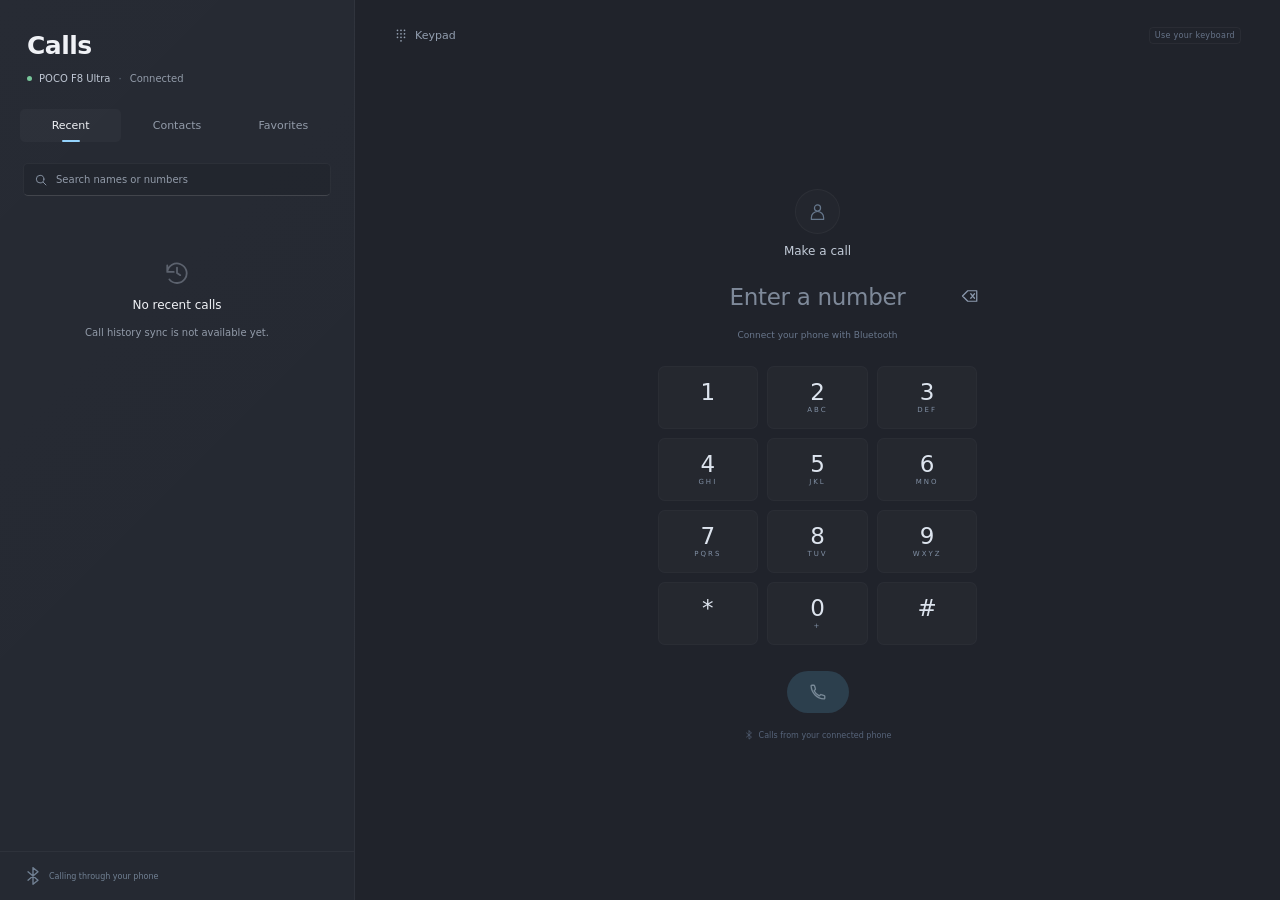
==== src/ui/dialer/index.html @ aa17e8bf "Add Linux client, embedded dialer, native relay and GNOME companion" ====
<!doctype html>
<html lang="en">
<head><meta http-equiv="Content-Security-Policy" content="default-src 'none'; script-src 'self'; style-src 'self' 'unsafe-inline'; img-src 'self' data:; connect-src 'none'; object-src 'none'; base-uri 'none'"><meta charset="UTF-8"><meta name="viewport" content="width=device-width,initial-scale=1"><title>Phone Link · Dialer</title><meta name="description" content="A focused, interactive Phone Link dialer mockup. Dial a number, find a contact, or return a call."><meta name="theme-color" content="#20232b"><link rel="icon" href="data:image/svg+xml,%3Csvg xmlns='http://www.w3.org/2000/svg' viewBox='0 0 24 24'%3E%3Crect x='5' y='2' width='14' height='20' rx='3' fill='%238acfff'/%3E%3Cpath d='M10 18h4' stroke='%231b3650' stroke-width='2'/%3E%3C/svg%3E"><link rel="stylesheet" href="style.css"></head>
<body>
<div class="ambient" aria-hidden="true"></div>
<div class="dialer-app" id="dialer-app">
 <header class="titlebar"><div class="brand"><span class="phone-link-mark" aria-hidden="true"><i></i><i></i></span><span>Phone Link</span><span class="brand-separator"></span><span class="brand-subtitle">Dialer</span></div><div class="title-actions"><span class="preview-label">PREVIEW</span><button class="icon-button" id="theme-toggle" aria-label="Switch to light theme" title="Switch theme"></button><button class="icon-button" id="about-button" aria-label="About this dialer" title="About this dialer"></button></div></header>
 <div class="app-body">
  <section class="activity-panel" id="activity-panel" aria-label="Call activity">
   <div class="activity-header"><h1>Calls</h1><button class="icon-button mobile-close" id="close-activity" aria-label="Back to keypad"></button><div class="device-status"><span class="connected-dot"></span><span>POCO F8 Ultra</span><span class="status-divider">·</span><span>Connected</span></div></div>
   <div class="activity-tabs" role="tablist" aria-label="Call lists"><button role="tab" aria-selected="true" aria-controls="activity-content" id="tab-recent" data-tab="recent">Recent</button><button role="tab" aria-selected="false" aria-controls="activity-content" id="tab-contacts" data-tab="contacts" tabindex="-1">Contacts</button><button role="tab" aria-selected="false" aria-controls="activity-content" id="tab-favorites" data-tab="favorites" tabindex="-1">Favorites</button></div>
   <label class="search-box"><span id="search-icon"></span><input type="search" id="contact-search" placeholder="Search names or numbers" aria-label="Search names or numbers" autocomplete="off"></label>
   <div class="activity-content" id="activity-content" role="tabpanel" aria-labelledby="tab-recent"></div>
   <div class="activity-footer"><span id="bluetooth-icon"></span><span>Calling through your phone</span><span class="battery" id="battery-status"></span></div>
  </section>
  <section class="dial-panel" id="dial-panel" tabindex="-1" aria-label="Phone keypad"></section>
 </div>
 <footer class="app-footer"><span><span class="connected-dot"></span>Phone connected via Bluetooth</span><span>Phone Link · Ubuntu</span></footer>
</div>
<div class="toast" id="toast" role="status"></div><div id="dialog-root"></div>
<script src="icons.js"></script><script src="native.js"></script>
</body></html>
---- src/ui/dialer/style.css ----
:root{font-family:'Segoe UI Variable','Segoe UI',system-ui,-apple-system,BlinkMacSystemFont,sans-serif;font-synthesis:none;color:#f0f2f6;background:#101722;--bg:#20232b;--side:#252932;--surface:#2e333e;--hover:#ffffff08;--text:#f0f2f6;--muted:#929ba9;--subtle:#707c8c;--border:#ffffff0b;--accent:#94d3fc;--accent-bg:#28475d;--key:#ffffff06;--shadow:#0007}*{box-sizing:border-box}body{margin:0;min-width:350px;min-height:100dvh;display:flex;align-items:center;justify-content:center;overflow:hidden}button,input{font:inherit}button{color:inherit;cursor:pointer;border:0;background:none}button:disabled{cursor:default;opacity:.4}button:focus-visible,input:focus-visible{outline:2px solid var(--accent);outline-offset:3px}svg{display:block;width:20px;height:20px;flex-shrink:0}input{min-width:0;outline:none;color:var(--text)}input::placeholder{color:var(--muted)}.ambient{position:fixed;inset:0;background:radial-gradient(ellipse at 13% 16%,#19375b80,transparent 50%),radial-gradient(ellipse at 93% 100%,#2b3e6477,transparent 48%),linear-gradient(120deg,#101a29,#111722);z-index:-1}.dialer-app{width:958px;height:704px;max-height:calc(100dvh - 64px);max-width:calc(100% - 64px);background:var(--bg);border:1px solid #ffffff1a;border-radius:11px;box-shadow:0 28px 100px var(--shadow),0 3px 15px #0002;display:flex;flex-direction:column;overflow:hidden}.titlebar{height:46px;min-height:46px;display:flex;justify-content:space-between;align-items:center;background:#242830;border-bottom:1px solid #ffffff05;padding:0 17px 0 20px}.brand{display:flex;align-items:center;gap:11px;font-size:11px;color:#e2e6ee}.brand-subtitle{color:#949eae}.brand-separator{height:12px;width:1px;background:#ffffff1c;margin:0 1px}.phone-link-mark{position:relative;width:20px;height:21px;display:block}.phone-link-mark i{position:absolute;left:1px;top:0;width:11px;height:18px;background:#277aa9;border:1.5px solid #61bff5;border-radius:2px}.phone-link-mark i+i{left:9px;top:5px;width:9px;height:15px;background:#82d7fc;box-shadow:-1px 0 2px #173343;border-color:#82d7fc}.title-actions{display:flex;align-items:center;gap:5px}.preview-label{font-size:8px;letter-spacing:1.1px;color:#838d9c;border:1px solid #ffffff16;border-radius:3px;padding:3px 5px;margin-right:12px}.icon-button{height:30px;width:30px;display:inline-grid;place-items:center;border-radius:5px;color:var(--muted);flex-shrink:0}.icon-button svg{width:17px;height:17px}.icon-button:hover{background:var(--hover);color:var(--text)}.app-body{display:grid;grid-template-columns:355px 1fr;flex:1;min-height:0}.activity-panel{background:linear-gradient(135deg,#ffffff02,transparent 70%),var(--side);border-right:1px solid var(--border);display:flex;flex-direction:column;min-height:0}.activity-header{position:relative;padding:28px 27px 23px}.activity-header h1{font-size:27px;font-weight:600;letter-spacing:-.5px;margin:0 0 12px;line-height:1.2}.device-status{display:flex;align-items:center;gap:7px;font-size:10px;color:var(--muted)}.device-status>span:nth-child(2){color:#c0c8d5}.connected-dot{height:5px;width:5px;border-radius:50%;background:#78c69a;display:inline-block;flex-shrink:0}.status-divider{color:#626d7f;padding:0 1px}.activity-tabs{display:grid;grid-template-columns:1fr 1fr 1fr;padding:0 20px;gap:5px;margin-bottom:21px}.activity-tabs button{height:33px;font-size:11px;color:var(--muted);position:relative;border-radius:5px}.activity-tabs button:hover{background:var(--hover);color:var(--text)}.activity-tabs button[aria-selected=true]{color:var(--text);background:#ffffff07}.activity-tabs button[aria-selected=true]:after{content:'';position:absolute;bottom:0;left:calc(50% - 9px);width:18px;height:2px;border-radius:2px;background:var(--accent)}.search-box{margin:0 23px 14px;background:#1e222b80;border:1px solid #ffffff0c;border-bottom-color:#ffffff26;border-radius:5px;display:flex;align-items:center;gap:8px;padding:0 10px;height:33px;min-height:33px}.search-box svg{height:14px;width:14px;color:#8994a5}.search-box input{width:100%;height:100%;border:0;background:none;font-size:10px;padding:0}.search-box input:focus-visible{outline:0}.search-box:focus-within{border-bottom:2px solid var(--accent)}.activity-content{flex:1;overflow-y:auto;padding:0 13px 13px;scrollbar-width:thin;scrollbar-color:#66708455 transparent}.list-group-heading{font-size:9px;letter-spacing:.5px;color:#7c889b;margin:14px 14px 8px;font-weight:500;display:flex;justify-content:space-between}.list-group-heading:first-child{margin-top:7px}.list-row{display:flex;align-items:center;gap:11px;border:1px solid transparent;border-radius:6px;position:relative;min-height:63px;padding:10px 12px;margin:1px 0;cursor:pointer}.list-row:hover{background:#ffffff05}.list-row.selected{background:#ffffff09;border-color:#ffffff06}.list-row.selected:before{position:absolute;left:-1px;top:21px;height:19px;width:2px;border-radius:2px;background:var(--accent);content:''}.list-person{display:flex;align-items:center;gap:11px;flex:1;min-width:0;text-align:left;padding:0}.avatar{width:34px;height:34px;border-radius:50%;display:inline-grid;place-items:center;font-size:10px;font-weight:600;flex-shrink:0;background:var(--avatar,#546e82);color:#f4f7fa;box-shadow:inset 0 0 0 1px #ffffff09}.avatar.large{width:66px;height:66px;font-size:21px}.avatar.small{width:30px;height:30px;font-size:9px}.contact-copy{min-width:0;flex:1}.contact-copy b{font-size:11px;font-weight:500;display:block;color:#e2e7ef;text-overflow:ellipsis;overflow:hidden;white-space:nowrap}.contact-copy small{font-size:9px;color:#8995a7;display:flex;align-items:center;gap:4px;margin-top:5px}.contact-copy small svg{width:10px;height:10px;color:#a0b5c1}.contact-copy small.missed,.contact-copy small.missed svg{color:#e2929c}.list-row time{font-size:8px;white-space:nowrap;color:#7c889b;align-self:flex-start;margin-top:5px}.row-call{width:27px;height:27px;display:grid;place-items:center;color:#8aabbe;border-radius:5px;opacity:0;flex-shrink:0}.row-call svg{height:13px;width:13px}.list-row:hover .row-call,.row-call:focus-visible{opacity:1}.row-call:hover{color:var(--accent);background:#ffffff08}.favorite-button{width:26px;height:26px;display:grid;place-items:center;color:#798598;opacity:0;flex-shrink:0}.favorite-button svg{width:13px;height:13px}.favorite-button.is-favorite{color:#e6c38d}.list-row:hover .favorite-button,.favorite-button:focus-visible,.favorite-button.is-favorite{opacity:1}.favorite-button.is-favorite svg{fill:#e6c38d33}.activity-footer{display:flex;align-items:center;gap:6px;color:#718093;font-size:8px;padding:14px 23px;border-top:1px solid var(--border)}.activity-footer>svg{width:12px;height:12px;color:#809cb4}.battery{margin-left:auto;display:flex;align-items:center;gap:4px}.battery svg{width:17px;height:13px}.dial-panel{min-width:0;display:flex;flex-direction:column;position:relative;padding:23px 39px 18px;overflow-y:auto;scrollbar-width:thin;scrollbar-color:#65708255 transparent}.dial-heading{display:flex;align-items:center;justify-content:space-between;font-size:11px;color:#929eaf;min-height:24px}.dial-heading>span{display:flex;align-items:center;gap:7px}.dial-heading svg{width:14px;height:14px}.keyboard-hint{font-size:8px;color:#667388;border:1px solid #ffffff0b;border-radius:4px;padding:3px 5px;letter-spacing:.3px}.dialer-content{max-width:320px;width:100%;margin:auto;display:flex;flex-direction:column;align-items:center;min-height:500px;justify-content:center}.dialer-person{min-height:81px;display:flex;flex-direction:column;align-items:center;gap:10px;margin-bottom:5px}.dialer-person .default-avatar{height:45px;width:45px;border:1px solid #ffffff0a;background:#ffffff04;border-radius:50%;display:grid;place-items:center;color:#66778c}.default-avatar svg{width:21px;height:21px;stroke-width:1.4}.dialer-person .avatar{width:45px;height:45px;font-size:14px}.dialer-person>b{font-size:12px;font-weight:500;color:#c2cbd8}.number-field{position:relative;width:100%;display:flex;align-items:center;gap:6px;padding:0 4px;margin-bottom:5px;min-height:43px}.number-field input{font-size:25px;font-weight:350;letter-spacing:1.1px;text-align:center;border:0;background:none;width:100%;height:43px;padding:0 25px;caret-color:var(--accent)}.number-field input::placeholder{font-size:23px;font-weight:300;letter-spacing:-.3px;color:#7e8999}.number-field .delete-button{position:absolute;right:-7px;top:6px;color:#8c9aaf}.number-field .delete-button svg{width:18px;height:18px}.number-field input:focus-visible{outline:0}.number-field:focus-within{border-bottom:1px solid #94d3fc25}.dialer-hint{height:23px;font-size:9px;color:#68768b;margin:0 0 17px;display:flex;align-items:center}.dialer-hint.error{color:#e4a3ac}.keypad{display:grid;grid-template-columns:repeat(3,1fr);gap:9px;width:100%}.key{height:59px;background:var(--key);border:1px solid #ffffff06;border-radius:7px;display:flex;align-items:center;justify-content:center;flex-direction:column;gap:1px;position:relative;transition:background .12s,transform .1s;font-size:23px;font-weight:400;color:#dde4ee;user-select:none;touch-action:manipulation}.key small{font-size:7px;letter-spacing:2px;color:#8190a5;font-weight:500;min-height:10px}.key:hover{background:#ffffff0d}.key:active,.key.pressed{background:#a1d6f125;transform:scale(.97)}.key.symbol{font-size:25px}.key.plus{font-size:24px}.call-button{margin-top:22px;width:62px;height:42px;border-radius:23px;display:flex;align-items:center;justify-content:center;background:var(--accent);color:#183b51;box-shadow:0 2px 5px #0002;transition:transform .1s,background .1s}.call-button:hover{background:#b7e3ff;transform:translateY(-1px)}.call-button:active{transform:scale(.96)}.call-button:disabled{background:#334e60;color:#a8c0d1;box-shadow:none;opacity:.65;transform:none}.call-button svg{width:18px;height:18px;stroke-width:1.8}.dialer-bottom-note{margin-top:17px;text-align:center;font-size:8px;color:#56647a;display:flex;justify-content:center;align-items:center;gap:5px}.dialer-bottom-note svg{width:10px;height:10px}.app-footer{min-height:27px;height:27px;background:#1d2027;border-top:1px solid #ffffff05;display:flex;justify-content:space-between;align-items:center;padding:0 20px;color:#626f81;font-size:8px}.app-footer>span{display:flex;align-items:center;gap:6px}.app-footer .connected-dot{width:4px;height:4px;background:#6d9c86}.footer-dot{padding:0 2px;color:#48566b}.toast{position:fixed;bottom:24px;left:50%;transform:translate(-50%,15px);padding:11px 18px;background:#35404f;border:1px solid #ffffff16;border-radius:7px;color:#edf2fa;font-size:11px;box-shadow:0 6px 30px #0004;opacity:0;pointer-events:none;transition:opacity .2s,transform .2s;z-index:200;max-width:90%;text-align:center}.toast.show{transform:translate(-50%,0);opacity:1}.empty-state{display:flex;align-items:center;flex-direction:column;padding:50px 15px;text-align:center;gap:12px;color:var(--muted)}.empty-state>svg{width:26px;height:26px;opacity:.5}.empty-state b{font-size:12px;font-weight:500;color:var(--text)}.empty-state p{font-size:10px;line-height:1.7;margin:0;max-width:200px}.mobile-close,.mobile-activity{display:none}.active-call{display:flex;align-items:center;flex-direction:column;justify-content:center;margin:auto;width:100%;max-width:340px;min-height:505px;text-align:center}.demo-call-tag{display:inline-flex;align-items:center;gap:5px;font-size:9px;color:#a1b0c5;padding:4px 9px;border-radius:20px;border:1px solid #ffffff12;background:#ffffff03;margin-bottom:29px}.demo-call-tag>span{height:4px;width:4px;border-radius:50%;background:#93cdb1}.active-call h2{font-weight:500;font-size:24px;letter-spacing:-.5px;margin:17px 0 7px}.active-call>.call-number{color:#8391a6;font-size:11px;letter-spacing:.5px;margin:0}.call-status{font-size:12px;color:#9fc8db;margin:15px 0 0;min-height:18px}.call-status time{font-variant-numeric:tabular-nums}.call-wave{display:flex;gap:4px;align-items:center;height:28px;margin:18px 0 18px}.call-wave i{width:3px;height:8px;border-radius:5px;background:#92c8e5;animation:pulse 1.3s infinite ease-in-out;animation-delay:var(--delay)}.call-wave i:nth-child(2n){height:16px}.call-wave i:nth-child(3n){height:24px}.call-wave.connecting i{animation:none;background:#5a6c81;height:5px}.call-wave.muted i{animation:none;height:4px;opacity:.5}.call-controls{display:grid;grid-template-columns:repeat(3,1fr);width:100%;gap:15px;margin:7px 0 25px}.call-control{display:flex;flex-direction:column;align-items:center;gap:9px;font-size:9px;color:#8998ae}.call-control>span{height:43px;width:43px;border-radius:50%;display:grid;place-items:center;background:#ffffff07;border:1px solid #ffffff08;color:#c4d0e0}.call-control>span svg{width:18px;height:18px}.call-control:hover>span{background:#ffffff10}.call-control[aria-pressed=true]>span{background:#94d3fc;color:#183b51;border-color:transparent}.end-call{background:#dc5b68;color:#fff;width:62px;height:42px;border-radius:25px;display:grid;place-items:center;margin:0 auto 13px}.end-call:hover{background:#e97682}.end-call svg{width:19px;height:19px;transform:rotate(135deg)}.end-call-label{font-size:9px;color:#77879e}.call-note{font-size:8px;color:#596b83;margin:27px 0 0;line-height:1.7}.active-call .keypad{max-width:260px;gap:7px;margin:15px 0 20px}.active-call .keypad .key{height:43px;font-size:19px}.dtmf-field{height:26px;font-size:18px;letter-spacing:3px;color:#b8cee2;max-width:250px;overflow:hidden;white-space:nowrap;margin:12px 0 0}.active-call.with-keypad{min-height:0;padding:2px 0}.active-call.with-keypad .demo-call-tag{margin-bottom:14px}.active-call.with-keypad>.avatar{width:42px;height:42px;font-size:14px}.active-call.with-keypad h2{font-size:18px;margin-top:11px}.active-call.with-keypad .call-status{margin-top:9px}.active-call.with-keypad .call-wave{display:none}.active-call.with-keypad .call-controls{margin:15px 0;max-width:270px}.active-call.with-keypad .call-note{margin-top:9px}.call-finished{display:flex;flex-direction:column;align-items:center;justify-content:center;min-height:500px;width:100%;max-width:320px;margin:auto;text-align:center}.call-finished>svg{width:26px;height:26px;padding:10px;box-sizing:content-box;border-radius:50%;background:#80c7a00f;color:#83bea1;margin-bottom:22px}.call-finished h2{font-size:22px;font-weight:500;margin:17px 0 6px}.call-finished p{font-size:11px;color:var(--muted);margin:6px 0}.summary-pill{font-size:10px;padding:8px 13px;border-radius:5px;background:#ffffff05;color:#a8b5c8;border:1px solid #ffffff08;margin:18px 0 28px}.summary-actions{display:flex;gap:9px}.primary-button,.secondary-button{border-radius:5px;padding:9px 14px;font-size:10px;display:inline-flex;align-items:center;justify-content:center;gap:7px}.primary-button{background:var(--accent);color:#183b51}.primary-button svg,.secondary-button svg{width:13px;height:13px}.secondary-button{border:1px solid #ffffff13;background:#ffffff05;color:#b6c4d8}.primary-button:hover{filter:brightness(1.06)}.secondary-button:hover{background:var(--hover)}.dialog-backdrop{position:fixed;inset:0;background:#07101caa;backdrop-filter:blur(5px);z-index:100;display:flex;align-items:center;justify-content:center;padding:20px}.dialog{background:var(--side);border:1px solid #ffffff1c;border-radius:10px;box-shadow:0 20px 70px #0007;max-width:370px;width:100%;padding:25px;color:var(--text)}.dialog-header{display:flex;justify-content:space-between;align-items:center;gap:15px}.dialog h2{font-size:19px;margin:0;font-weight:600}.dialog p{font-size:12px;color:var(--muted);line-height:1.8;margin:18px 0 22px}.dialog .primary-button{float:right}.dialog:after{content:'';display:block;clear:both}@keyframes pulse{0%,100%{transform:scaleY(.5);opacity:.5}50%{transform:scaleY(1);opacity:1}}.light{--bg:#fafbfd;--side:#eef2f7;--surface:#fff;--hover:#00000005;--text:#263447;--muted:#718096;--subtle:#8b96a6;--border:#1b345512;--accent:#1476b1;--accent-bg:#deedf7;--key:#fff;--shadow:#07172c33;color:var(--text)}.light .dialer-app{border-color:#ffffffa3}.light .titlebar{background:#eaf0f7;border-color:#1b345509}.light .brand{color:#3f526c}.light .brand-subtitle{color:#8492a7}.light .brand-separator{background:#1b34551c}.light .preview-label{border-color:#1b34551a;color:#8796ac}.light .device-status>span:nth-child(2){color:#5b6e86}.light .activity-tabs button[aria-selected=true]{background:#ffffffa3}.light .search-box{background:#ffffffb3;border-color:#274d7420;border-bottom-color:#274d743d}.light .search-box input{color:#334c67}.light .list-row:hover{background:#ffffff70}.light .list-row.selected{background:#fff;border-color:#0b3b7208}.light .contact-copy b{color:#364c68}.light .contact-copy small{color:#7b8fa8}.light .list-row time{color:#8b9bb0}.light .contact-copy small.missed,.light .contact-copy small.missed svg{color:#b75e6b}.light .row-call{color:#6288a7}.light .dialer-person>b{color:#627c98}.light .dialer-person .default-avatar{background:#e9eff7;border-color:#1d4d7710;color:#88a3bd}.light .number-field input{color:#304e71}.light .number-field input::placeholder{color:#9aacc2}.light .number-field .delete-button{color:#7893b1}.light .key{border-color:#315a8512;color:#3f5f82;box-shadow:0 1px 2px #16385605}.light .key small{color:#8ea4bd}.light .key:hover{background:#f0f6fb}.light .key:active,.light .key.pressed{background:#deedf9}.light .call-button,.light .primary-button{background:#2f8dc4;color:white}.light .call-button:disabled{background:#d9e6ef;color:#90abc2}.light .dialer-hint,.light .dialer-bottom-note{color:#91a3ba}.light .dialer-hint.error{color:#b86d7e}.light .app-footer{background:#e9eff7;border-color:#1d456a08;color:#7d90aa}.light .keyboard-hint{border-color:#24477213;color:#92a3b9}.light .demo-call-tag{color:#6d8aa5;border-color:#264f7213;background:#fff}.light .call-status{color:#3b81aa}.light .call-control>span{background:#fff;color:#6689a6;border-color:#25496c10}.light .call-control[aria-pressed=true]>span{background:#2f8dc4;color:#fff}.light .call-wave i{background:#78b4d6}.light .call-number{color:#8a9fb8}.light .call-note,.light .end-call-label{color:#91a5bd}.light .summary-pill{background:#eff4f9;border-color:#27496b0a;color:#728ca8}.light .secondary-button{background:#fff;border-color:#264b7220;color:#6f8aa6}.light .dialog{border-color:#fff9}.light .summary-actions .primary-button{color:#fff}.light .dtmf-field{color:#5c8eae}@media(min-height:850px) and (min-width:801px){.dialer-app{height:740px}.dialer-content{min-height:535px}.key{height:63px}.dialer-hint{margin-bottom:20px}.call-button{margin-top:26px}.activity-header{padding-top:31px;padding-bottom:25px}.list-row{min-height:67px}.active-call{min-height:540px}}@media(max-width:1000px){.dialer-app{max-width:calc(100% - 40px);max-height:calc(100dvh - 40px)}.app-body{grid-template-columns:320px 1fr}.dial-panel{padding:22px 30px 17px}.activity-header{padding-left:25px}.list-row{gap:8px;padding-left:10px;padding-right:10px}.list-person{gap:9px}.row-call{width:23px}.contact-copy b{font-size:10px}}@media(max-width:800px){.dialer-app{max-width:calc(100% - 24px);max-height:calc(100dvh - 24px);height:680px}.app-body{grid-template-columns:275px 1fr}.dial-panel{padding-left:23px;padding-right:23px}.activity-tabs{padding-left:14px;padding-right:14px}.activity-header{padding-left:22px;padding-right:22px}.search-box{margin-left:20px;margin-right:20px}.activity-content{padding-left:9px;padding-right:9px}.list-row time{font-size:7px}.list-row{padding:10px 8px;gap:8px}.avatar{width:31px;height:31px;font-size:9px}.contact-copy small{font-size:8px}.row-call{display:none}.list-person{gap:8px}.activity-footer{padding-left:20px;padding-right:20px;font-size:7px}.activity-footer .battery{font-size:7px}.key{height:56px}.dialer-content{min-height:485px}.number-field input{font-size:22px;padding-left:15px;padding-right:15px}.number-field input::placeholder{font-size:20px}.call-controls{gap:10px}}@media(max-width:620px){body{overflow:auto}.dialer-app{width:100%;max-width:100%;height:100dvh;max-height:none;border-radius:0;border:0;box-shadow:none}.titlebar{height:45px;min-height:45px;padding:0 15px 0 19px}.brand{font-size:10px;gap:9px}.preview-label{font-size:7px;margin-right:6px}.title-actions{gap:2px}.icon-button{width:28px;height:28px}.app-body{display:flex;position:relative;overflow:hidden}.activity-panel{position:absolute;inset:0;z-index:3;transform:translateX(-105%);visibility:hidden;transition:transform .2s,visibility .2s;border:0}.activity-panel.open{transform:translateX(0);visibility:visible}.activity-header{padding:27px 24px 23px}.activity-header h1{font-size:28px}.mobile-close{display:grid;position:absolute;right:20px;top:28px}.activity-tabs{padding-left:20px;padding-right:20px}.activity-tabs button{font-size:12px;height:36px}.search-box{height:37px;min-height:37px;margin:0 24px 14px}.search-box input{font-size:11px}.activity-content{padding:0 13px 15px}.list-row{min-height:70px;padding:11px 13px;gap:11px}.list-person{gap:12px}.avatar{width:37px;height:37px;font-size:11px}.contact-copy b{font-size:12px}.contact-copy small{font-size:10px}.list-row time{font-size:9px}.row-call{display:grid;opacity:1;width:30px;height:30px}.row-call svg{width:15px;height:15px}.favorite-button{opacity:1;width:30px;height:30px}.activity-footer{font-size:9px;padding:16px 25px}.activity-footer .battery{font-size:9px}.activity-footer>svg{width:14px;height:14px}.dial-panel{width:100%;padding:20px 30px 19px;flex:1}.dial-heading{font-size:11px;justify-content:space-between}.mobile-activity{display:flex;align-items:center;gap:7px;padding:0;color:#a5b3c7;font-size:11px}.mobile-activity svg{height:14px;width:14px}.dial-heading .desktop-heading{display:none}.keyboard-hint{display:none}.dialer-content{max-width:315px;min-height:0;flex:1;margin:0 auto;justify-content:center;padding:18px 0}.dialer-person{min-height:86px;margin-bottom:6px}.dialer-person .default-avatar{height:50px;width:50px}.dialer-person .avatar{height:50px;width:50px;font-size:16px}.dialer-person>b{font-size:13px}.number-field{min-height:50px;margin-bottom:8px}.number-field input{font-size:28px;letter-spacing:1px;height:50px;padding:0 20px}.number-field input::placeholder{font-size:25px}.number-field .delete-button{top:11px;right:-5px}.dialer-hint{font-size:10px;margin-bottom:23px}.keypad{gap:10px}.key{height:67px;border-radius:8px;font-size:27px;gap:2px}.key small{font-size:8px;letter-spacing:2px}.call-button{width:70px;height:48px;margin-top:27px}.call-button svg{width:21px;height:21px}.dialer-bottom-note{font-size:9px;margin-top:16px}.app-footer{height:29px;min-height:29px;padding:0 16px;font-size:7px}.app-footer>span:last-child{font-size:7px;gap:4px}.app-footer>span:first-child{font-size:0;gap:0}.app-footer>span:first-child .connected-dot{width:5px;height:5px}.active-call{max-width:310px;width:100%;flex:1;margin:0 auto;min-height:0;padding:20px 0;justify-content:center}.active-call .demo-call-tag{font-size:10px;margin-bottom:33px}.active-call>.avatar.large{height:81px;width:81px;font-size:25px}.active-call h2{font-size:27px;margin-top:22px}.active-call .call-number{font-size:12px}.call-status{font-size:13px;margin-top:21px}.call-wave{margin:25px 0 30px}.call-controls{gap:15px;margin:7px 0 33px}.call-control{font-size:10px;gap:10px}.call-control>span{width:49px;height:49px}.end-call{height:48px;width:70px}.call-note{font-size:9px;margin-top:30px}.active-call.with-keypad .demo-call-tag{margin-bottom:15px}.active-call.with-keypad>.avatar.large{width:43px;height:43px;font-size:14px}.active-call.with-keypad h2{font-size:20px;margin:11px 0 4px}.active-call.with-keypad .call-status{margin-top:9px}.active-call.with-keypad .keypad{max-width:285px;gap:7px;margin:13px 0 17px}.active-call.with-keypad .key{height:47px;font-size:21px}.active-call.with-keypad .call-controls{margin:8px 0 19px}.active-call.with-keypad .call-control>span{height:39px;width:39px}.active-call.with-keypad .call-note{margin-top:12px}.call-finished{min-height:0;flex:1}.call-finished h2{font-size:25px}.call-finished p{font-size:12px}.call-finished>.avatar.large{width:77px;height:77px;font-size:24px}.summary-actions button{font-size:12px;padding:10px 16px}.summary-pill{font-size:11px}.toast{bottom:43px;font-size:10px}.light .mobile-activity{color:#6a88a4}}@media(max-height:740px) and (max-width:620px){.dial-panel{padding-top:15px;padding-bottom:12px}.dialer-content{padding:15px 0 3px}.dialer-person{min-height:70px;gap:8px}.dialer-person .default-avatar,.dialer-person .avatar{height:40px;width:40px}.dialer-person>b{font-size:11px}.number-field{margin-bottom:0}.number-field input{font-size:24px}.number-field input::placeholder{font-size:22px}.dialer-hint{margin-bottom:13px}.key{height:53px;font-size:24px}.keypad{gap:8px}.call-button{margin-top:19px;height:43px}.dialer-bottom-note{margin-top:13px;font-size:8px}.active-call.with-keypad .demo-call-tag{margin-bottom:8px}.active-call.with-keypad>.avatar.large{height:35px;width:35px;font-size:12px}.active-call.with-keypad .keypad .key{height:37px;font-size:18px}.active-call.with-keypad .call-controls{margin:6px 0 14px}.active-call.with-keypad .call-note{display:none}.active-call.with-keypad .keypad{margin-top:10px;margin-bottom:12px}.active-call.with-keypad h2{margin-top:8px;font-size:18px}.active-call.with-keypad .call-status{font-size:11px}.active-call.with-keypad .dtmf-field{font-size:15px;height:22px}.active-call.with-keypad .call-control{gap:5px;font-size:8px}.active-call.with-keypad .call-control>span{height:33px;width:33px}}@media(prefers-reduced-motion:reduce){*,*:before,*:after{animation:none!important;transition:none!important}}
.sr-only{position:absolute;width:1px;height:1px;padding:0;margin:-1px;overflow:hidden;clip:rect(0,0,0,0);white-space:nowrap;border:0}
@media(max-width:620px){.dial-heading .keyboard-hint{display:none}}

:root,body{background:#202124}.ambient,.titlebar,.app-footer{display:none}.dialer-app{width:100%;height:100dvh;max-width:none;max-height:none;border:0;border-radius:0;box-shadow:none}.app-body{flex:1;min-height:0}.activity-panel{min-width:230px}.dial-panel{min-width:260px}.incoming-mode .activity-panel{display:none}.incoming-mode .dial-panel{width:100%}.incoming-mode .dialer-app{min-height:400px}.incoming-actions{display:flex;justify-content:center;gap:30px}.incoming-answer{background:#45b87c!important}.call-note{min-height:18px}.activity-header h1{font-size:25px}
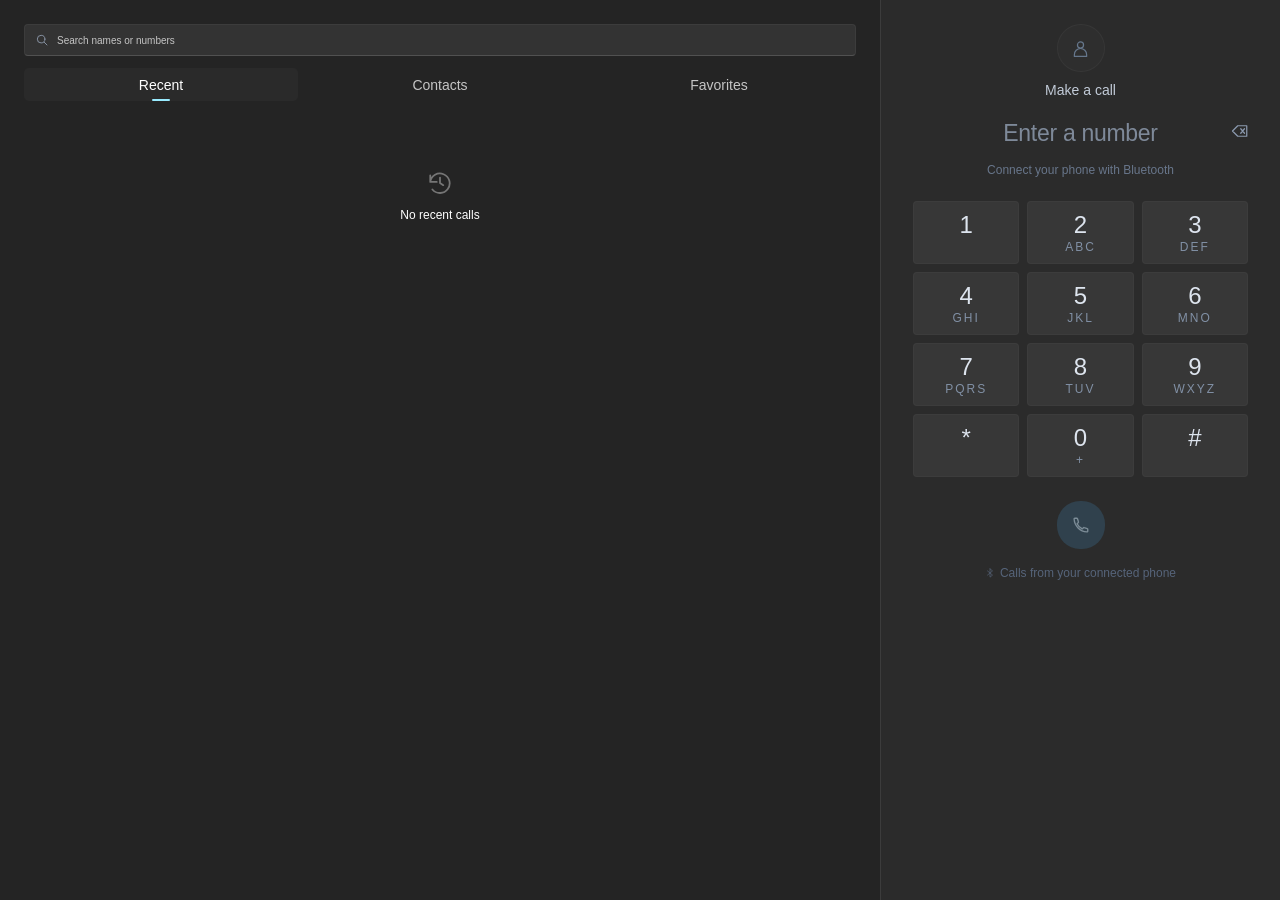
==== commit 6b145f9f: "Reconstruct Windows TopNavShell from decoded XBF layouts and theme resources" ====
--- a/src/ui/dialer/index.html
+++ b/src/ui/dialer/index.html
@@ -1,6 +1,6 @@
 <!doctype html>
 <html lang="en">
-<head><meta http-equiv="Content-Security-Policy" content="default-src 'none'; script-src 'self'; style-src 'self' 'unsafe-inline'; img-src 'self' data:; connect-src 'none'; object-src 'none'; base-uri 'none'"><meta charset="UTF-8"><meta name="viewport" content="width=device-width,initial-scale=1"><title>Phone Link · Dialer</title><meta name="description" content="A focused, interactive Phone Link dialer mockup. Dial a number, find a contact, or return a call."><meta name="theme-color" content="#20232b"><link rel="icon" href="data:image/svg+xml,%3Csvg xmlns='http://www.w3.org/2000/svg' viewBox='0 0 24 24'%3E%3Crect x='5' y='2' width='14' height='20' rx='3' fill='%238acfff'/%3E%3Cpath d='M10 18h4' stroke='%231b3650' stroke-width='2'/%3E%3C/svg%3E"><link rel="stylesheet" href="style.css"></head>
+<head><meta http-equiv="Content-Security-Policy" content="default-src 'none'; script-src 'self'; style-src 'self' 'unsafe-inline'; img-src 'self' data:; connect-src 'none'; object-src 'none'; base-uri 'none'"><meta charset="UTF-8"><meta name="viewport" content="width=device-width,initial-scale=1"><title>Phone Link · Dialer</title><meta name="description" content="A focused, interactive Phone Link dialer mockup. Dial a number, find a contact, or return a call."><meta name="theme-color" content="#20232b"><link rel="icon" href="data:image/svg+xml,%3Csvg xmlns='http://www.w3.org/2000/svg' viewBox='0 0 24 24'%3E%3Crect x='5' y='2' width='14' height='20' rx='3' fill='%238acfff'/%3E%3Cpath d='M10 18h4' stroke='%231b3650' stroke-width='2'/%3E%3C/svg%3E"><link rel="stylesheet" href="style.css"><link rel="stylesheet" href="windows-calls.css"></head>
 <body>
 <div class="ambient" aria-hidden="true"></div>
 <div class="dialer-app" id="dialer-app">
--- a/src/ui/dialer/windows-calls.css
+++ b/src/ui/dialer/windows-calls.css
@@ -0,0 +1,13 @@
+/* CallingNode (1198108), Keypad (1185604), and theme dictionaries. */
+:root{font-family:'Segoe UI',sans-serif;--bg:#242424;--side:#242424;--surface:#2b2b2b;--text:#fff;--muted:#c5c5c5;--accent:#99ebff;--border:#ffffff14;--key:#ffffff0f}
+:root,body{background:var(--bg)}.dialer-app{background:var(--bg)}
+body:not(.incoming-mode) .app-body{display:grid;grid-template-columns:minmax(0,1fr) 400px}
+body:not(.incoming-mode) .activity-panel{width:auto;min-width:0;display:flex;flex-direction:column;background:var(--bg);border:0}
+body:not(.incoming-mode) .activity-header{display:none}
+body:not(.incoming-mode) .activity-panel>.search-box{order:-1;margin:24px 24px 12px;min-height:32px;height:32px;width:auto;border-radius:4px;background:#333;font-size:14px}
+body:not(.incoming-mode) .activity-tabs{margin:0 24px;padding:0;min-height:40px}.activity-tabs button{font-size:14px}
+body:not(.incoming-mode) .activity-content{padding:12px 4px 0}.list-row{border-radius:4px;padding:0 12px;min-height:64px}.list-row .avatar{width:32px;height:32px;font-size:12px;margin:8px 16px 8px 0}.list-person{gap:0}.contact-copy b{font-size:14px;font-weight:400;line-height:20px}.contact-copy small{font-size:12px;line-height:16px}.list-row time{font-size:12px}.activity-footer{display:none}
+body:not(.incoming-mode) .dial-panel{width:auto;min-width:0;background:#2b2b2b;border-left:1px solid var(--border);padding:24px 32px}.dial-heading{display:none}.dialer-content{width:100%;max-width:336px;margin:0 auto}.dialer-person>b{font-size:14px}.dialer-person .avatar,.dialer-person .default-avatar{width:48px;height:48px}.number-field input{font-size:28px}.dialer-hint{font-size:12px}.keypad{gap:8px}.key{border-radius:4px;background:var(--key);font-size:24px}.key small{font-size:12px}.call-button{width:48px;height:48px;margin-top:24px}.call-button svg{width:18px;height:18px}.dialer-bottom-note{font-size:12px}
+.active-call>.avatar{width:80px;height:80px;font-size:28px}.active-call h2{font-size:20px;font-weight:600}.active-call .call-number{font-size:14px}.call-status{font-size:14px}.call-wave{display:none}.call-note{font-size:12px}.incoming-actions{gap:40px}.incoming-actions>.call-button,.incoming-actions>.end-call{width:40px;height:40px;border-radius:20px;margin:0}
+@media(max-width:699px){body:not(.incoming-mode) .app-body{grid-template-columns:minmax(0,1fr) 320px}body:not(.incoming-mode) .dial-panel{padding:24px}.activity-tabs{gap:4px}.activity-tabs button{padding:4px;font-size:12px}}
+@media(max-width:539px){body:not(.incoming-mode) .app-body{grid-template-columns:1fr}body:not(.incoming-mode) .dial-panel{display:none}}
